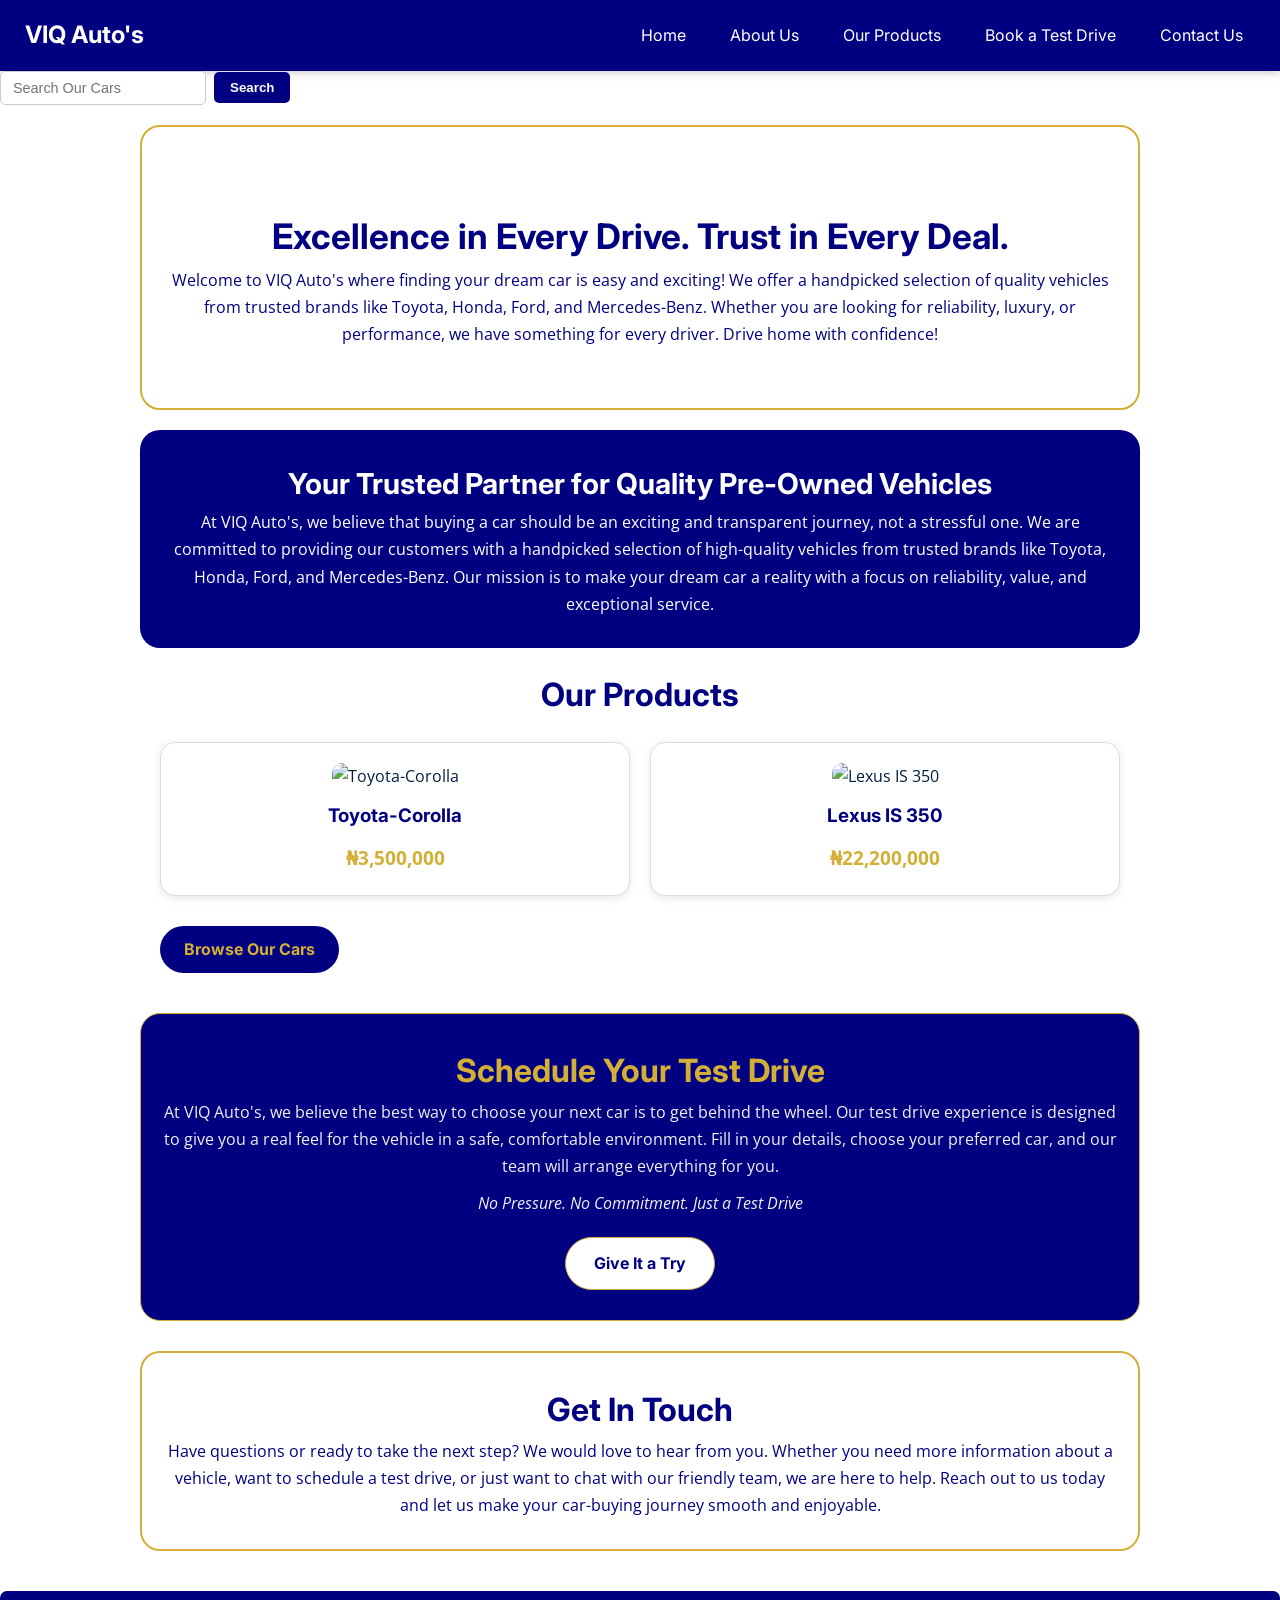
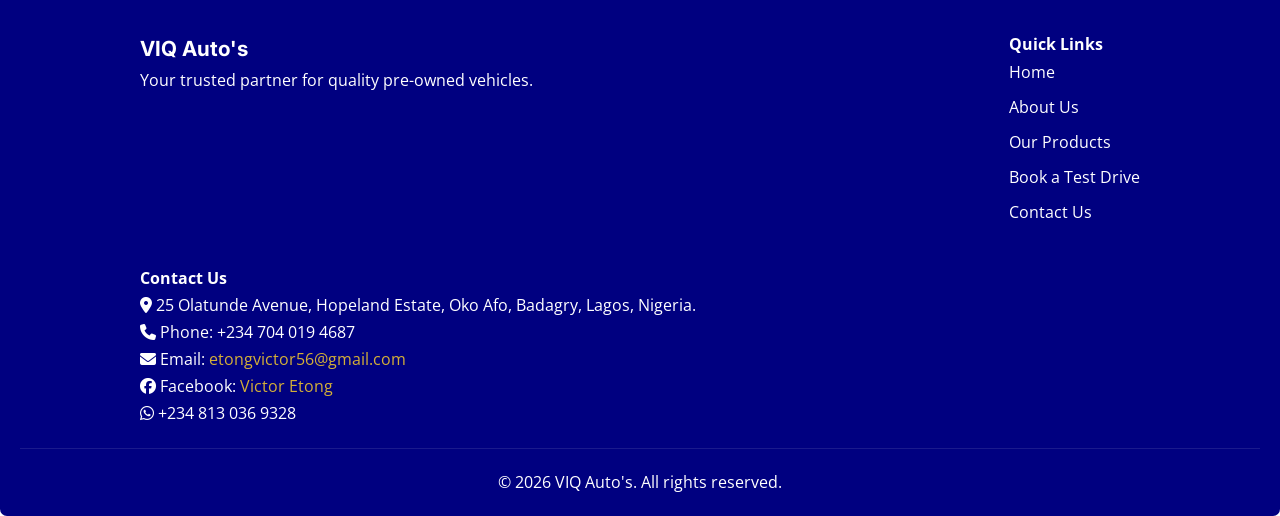
==== index.html @ 1ecebbf4 "VIQ Auto's — HTML/CSS version (beginner project)" ====
<!DOCTYPE html>
<html lang="en">
<head>
    <meta charset="UTF-8">
    <meta name="viewport" content="width=device-width, initial-scale=1.0">
    <title>VIQ Automobiles</title>
    <link rel="stylesheet" href="style.css">
    <link rel="preconnect" href="https://fonts.googleapis.com">
<link rel="preconnect" href="https://fonts.gstatic.com" crossorigin>
<link href="https://fonts.googleapis.com/css2?family=Inter:ital,opsz,wght@0,14..32,100..900;1,14..32,100..900&family=Open+Sans:ital,wght@0,300..800;1,300..800&display=swap" rel="stylesheet">
<link rel="stylesheet" href="https://cdnjs.cloudflare.com/ajax/libs/font-awesome/6.4.0/css/all.min.css">
</head>
<body>
                   <!-- Navbar Section -->
   <div class="main">
    <div class="navbar">
        <div class="icon">
           <h2 class="logo">VIQ Auto's</h2>
        </div>
        <div class="hamburger" id="harmburger">
            <span></span>
            <span></span>
            <span></span>
        </div>
            <ul class="menu" id="menu">
                <li><a href="index.html">Home</a></li>
                <li><a href="about.html">About Us</a></li>
                <li><a href="products.html">Our Products</a></li>
                <li><a href="testdrive.html">Book a Test Drive</a></li>
                <li><a href="contact.html">Contact Us</a></li>
            </ul>
        </div>
        <div class="search">
            <input type="search" class="srch" placeholder="Search Our Cars">
            <button class="btn">Search</button>
        </div>
    </div>
   </div>
                      <!-- Home Section -->
   <div class="content" id="home">
            <h1>Excellence in Every Drive. Trust in Every Deal.</h1>
            <p>Welcome to VIQ Auto's where finding your dream car is easy and exciting!
               We offer a handpicked selection of quality vehicles from trusted brands
               like Toyota, Honda, Ford, and Mercedes-Benz. Whether you are looking for reliability, luxury,
               or performance, we have something for every driver. Drive home with confidence!
            </p>
    </div>
                  <!-- About Section -->
    <div class="info" id="about-us">
          <h1>Your Trusted Partner for Quality Pre-Owned Vehicles</h1>
          <p>At VIQ Auto's, we believe that buying a car should be an exciting and transparent journey, not a stressful one. We are committed to providing our customers with a handpicked selection of high-quality vehicles from trusted brands like Toyota, Honda, Ford, and Mercedes-Benz. Our mission is to make your dream car a reality with a focus on reliability, value, and exceptional service.</p>
    </div>
               <!-- Products Section -->
    <section id="our-products" class="products-section">
         <h2>Our Products</h2>
          <div class="car-grid">
            <div class="car-card">
                <img src="https://images.unsplash.com/photo-1626072557464-90403d788e8d?w=500&auto=format&fit=crop&q=60&ixlib=rb-4.1.0&ixid=M3wxMjA3fDB8MHxzZWFyY2h8ODB8fFRveW90YSUyMGNhbXJ5fGVufDB8fDB8fHww" alt="Toyota-Corolla" height="550px">
                <h3>Toyota-Corolla</h3>
                <p class="price">&#8358;3,500,000</p>
            </div>
            <div class="car-card">
                <img src="https://images.unsplash.com/photo-1628188859552-132bbeac6204?w=500&auto=format&fit=crop&q=60&ixlib=rb-4.1.0&ixid=M3wxMjA3fDB8MHxzZWFyY2h8MTF8fGxleHVzJTIwY2Fyc3xlbnwwfHwwfHx8MA%3D%3D" alt="Lexus IS 350">
                <h3>Lexus IS 350</h3>
                <p class="price">&#8358;22,200,000</p>
            </div>
          </div>
          <a href="products.html" class="cta-buttons">Browse Our Cars</a>
    </section>
                  <!-- Testdrive Section -->
    <section id="testdrive" class="testdrive-section">
        <h2>Schedule Your Test Drive</h2>
        <p>At VIQ Auto's, we believe the best way to choose your next car is to get behind the wheel. Our test drive experience is designed to give you a real feel for the vehicle in a safe, comfortable environment. Fill in your details, choose your preferred car, and our team will arrange everything for you.</p>
        <p class="trust-signal">No Pressure. No Commitment. Just a Test Drive</p>
        <div class="button">
        <a href="testdrive.html" class="cta-buttons-2">Give It a Try</a>
        </div>
    </section>
               <!-- Contact Session -->
    <section id="contact-us" class="contact section">
        <h2>Get In Touch</h2>
        <p>Have questions or ready to take the next step? We would love to hear from you. Whether you need more information about a vehicle, want to schedule a test drive, or just want to chat with our friendly team, we are here to help. Reach out to us today and let us make your car-buying journey smooth and enjoyable.</p>
    </section>
    <footer>
    <div class="footer-content">
        <div class="footer-brand">
            <h3>VIQ Auto's</h3>
            <p>Your trusted partner for quality pre-owned vehicles.</p>
        </div>
        <div class="footer-links">
            <h4>Quick Links</h4>
            <ul>
                <li><a href="index.html">Home</a></li>
                <li><a href="about.html">About Us</a></li>
                <li><a href="products.html">Our Products</a></li>
                <li><a href="testdrive.html">Book a Test Drive</a></li>
                <li><a href="contact.html">Contact Us</a></li>
            </ul>
        </div>
        <div class="footer-contact">
            <h4>Contact Us</h4>
            <p><i class="fas fa-map-marker-alt"></i> 25 Olatunde Avenue, Hopeland Estate, Oko Afo, Badagry, Lagos, Nigeria.</p>
            <p><i class="fas fa-phone"></i> Phone: +234 704 019 4687</p>
            <p><i class="fas fa-envelope"></i></a> Email: <a href="mailto:etongvictor56@gmail.com">etongvictor56@gmail.com</a></p>
            <p><i class="fab fa-facebook"></i> Facebook: <a href="https://www.facebook.com/victor.etong.56" target="_blank">Victor Etong</a></p>
            <p><i class="fa-brands fa-whatsapp"></i> +234 813 036 9328</p>
        </div>
    </div>
    <div class="footer-bottom">
        <p>&copy; 2026 VIQ Auto's. All rights reserved.</p>
    </div>
</footer>
<script>
    const hamburger = document.getElementById('harmburger');
    const menu = document.getElementById('menu');

    hamburger.addEventListener('click', function() {
        menu.classList.toggle('active');
    });
</script>
</body>
</html>
---- style.css ----
* {
    margin: 0;
    padding: 0;
    box-sizing: border-box;
}

body {
    font-family: 'Open Sans', sans-serif;
    color: #001f3f;
    background-color: #ffffff;
    line-height: 1.7;
}

/* ===== NAVBAR ===== */
.navbar {
    background-color: #000080;
    padding: 15px 25px;
    display: flex;
    justify-content: space-between;
    align-items: center;
    flex-wrap: wrap;
    box-shadow: 0 2px 8px rgba(0, 0, 0, 0.2);
}

.logo {
    color: #ffffff;
    font-family: 'Inter', sans-serif;
    font-size: 1.5rem;
    font-weight: bold;
}

/* Desktop menu */
.menu {
    list-style: none;
    display: flex;
    gap: 20px;
    margin: 0;
    padding: 0;
}

.menu a {
    color: #ffffff;
    text-decoration: none;
    font-family: 'Inter', sans-serif;
    padding: 8px 12px;
    transition: color 0.3s ease;
}

.menu a:hover {
    color: #D4AF37;
}

/* ===== HAMBURGER ===== */
.hamburger {
    display: none;
    flex-direction: column;
    gap: 5px;
    cursor: pointer;
    margin-left: auto; /* Pushes hamburger to the right */
}

.hamburger span {
    width: 28px;
    height: 3px;
    background-color: white;
    border-radius: 2px;
}

/* ===== SEARCH ===== */
.search {
    display: flex;
    align-items: center;
    gap: 8px;
}

.srch {
    padding: 8px 12px;
    border: 1px solid #ccc;
    border-radius: 5px;
    outline: none;
    font-size: 0.9rem;
}

.btn {
    background-color: navy;
    color: white;
    border: none;
    border-radius: 5px;
    padding: 8px 16px;
    cursor: pointer;
    font-weight: bold;
    transition: background-color 0.3s ease;
}

.btn:hover {
    background-color: gold;
    color: white;
}

/* ===== HERO SECTION ===== */
.content {
    padding: 80px 20px 60px;
    max-width: 1000px;
    margin: 20px auto;
    text-align: center;
    background-color: #ffffff;
    color: #000080;
    border-radius: 20px;
    border: 2px solid #D4AF37;
}

.content h1 {
    font-family: 'Inter', sans-serif;
    font-size: 2.2rem;
}

/* ===== ABOUT SECTION ===== */
.info {
    text-align: center;
    background-color: #000080;
    color: #ffffff;
    padding: 30px 20px;
    border-radius: 20px;
    max-width: 1000px;
    margin: 20px auto;
}

.info h1 {
    font-family: 'Inter', sans-serif;
    font-size: 1.8rem;
}

/* ===== PRODUCTS SECTION ===== */
.products-section {
    max-width: 1000px;
    margin: 0 auto;
    padding: 0 20px;
}

.products-section h2 {
    font-family: 'Inter', sans-serif;
    font-weight: bold;
    color: #000080;
    font-size: 2rem;
    text-align: center;
    margin-bottom: 20px;
}

.car-grid {
    display: grid;
    grid-template-columns: repeat(auto-fit, minmax(250px, 1fr));
    gap: 20px;
    margin-bottom: 20px;
}

.car-card {
    background-color: #ffffff;
    padding: 20px;
    border-radius: 15px;
    text-align: center;
    box-shadow: 0 2px 8px rgba(0, 0, 0, 0.1);
    border: 1px solid #ddd;
}

.car-card img {
    width: 100%;
    height: 200px;
    object-fit: cover;
    border-radius: 10px;
}

.car-card h3 {
    font-family: 'Inter', sans-serif;
    font-weight: bold;
    color: #000080;
    margin: 10px 0;
}

.price {
    font-weight: bold;
    color: #D4AF37;
    font-size: 1.2rem;
}

/* ===== CTA BUTTONS ===== */
.cta-buttons {
    display: inline-block;
    background-color: #000080;
    color: #D4AF37;
    padding: 10px 24px;
    border-radius: 30px;
    text-decoration: none;
    font-weight: bold;
    font-family: 'Inter', sans-serif;
    transition: background-color 0.3s ease, color 0.3s ease;
    margin: 10px 0;
    border: none;
    cursor: pointer;
}

.cta-buttons:hover {
    background-color: #D4AF37;
    color: #000080;
}

/* ===== TEST DRIVE SECTION ===== */
.testdrive-section {
    background-color: #000080;
    color: #f0f0f0;
    padding: 30px 20px;
    border-radius: 20px;
    max-width: 1000px;
    margin: 30px auto;
    text-align: center;
    border: 1px solid #D4AF37;
}

.testdrive-section h2 {
    font-family: 'Inter', sans-serif;
    font-weight: bold;
    font-size: 2rem;
    color: #D4AF37;
}

.trust-signal {
    font-style: italic;
    margin: 10px 0 20px;
}

.cta-buttons-2 {
    display: inline-block;
    background-color: #ffffff;
    color: #000080;
    padding: 12px 28px;
    border-radius: 30px;
    text-decoration: none;
    font-weight: bold;
    font-family: 'Inter', sans-serif;
    transition: background-color 0.3s ease, color 0.3s ease;
    border: 1px solid #D4AF37;
}

.cta-buttons-2:hover {
    background-color: #D4AF37;
    color: #000080;
}

/* ===== CONTACT SECTION ===== */
#contact-us {
    background-color: #ffffff;
    color: #000080;
    border: 2px solid #D4AF37;
    padding: 30px 20px;
    border-radius: 20px;
    max-width: 1000px;
    margin: 20px auto;
    text-align: center;
}

#contact-us h2 {
    font-family: 'Inter', sans-serif;
    font-weight: bold;
    font-size: 2rem;
}

/* ===== FOOTER ===== */
footer {
    background-color: navy;
    color: #ffffff;
    padding: 40px 20px 20px;
    margin-top: 40px;
    border-radius: 7px;
}

.footer-content {
    max-width: 1000px;
    margin: 0 auto;
    display: flex;
    justify-content: space-between;
    flex-wrap: wrap;
    gap: 30px;
}

.footer-brand h3 {
    font-family: 'Inter', sans-serif;
    font-size: 1.3rem;
    color: white;
}

.footer-links ul {
    list-style: none;
    padding: 0;
}

.footer-links ul li {
    margin-bottom: 8px;
}

.footer-links ul li a {
    color: #ffffff;
    text-decoration: none;
    transition: color 0.3s ease;
}

.footer-links ul li a:hover {
    color: #D4AF37;
}

.footer-contact a {
    color: #D4AF37; /* Gold */
    text-decoration: solid;
    transition: color 0.3s ease; /* Smooth hover transition */
}


.footer-bottom {
    text-align: center;
    padding-top: 20px;
    margin-top: 20px;
    border-top: 1px solid rgba(255, 255, 255, 0.1);
}

/* ===== RESPONSIVE ===== */
@media (max-width: 768px) {
    .navbar {
        flex-direction: row;
        flex-wrap: wrap;
        justify-content: space-between;
        align-items: center;
    }

    .hamburger {
        display: flex;
        order: 2; /* Pushes hamburger to the right */
    }

    .logo {
        order: 1; /* Keeps logo on the left */
    }

    .menu {
        display: none;
        flex-direction: column;
        width: 100%;
        background-color: #000080;
        padding: 15px 0;
        gap: 5px;
        border-radius: 0 0 10px 10px;
        box-shadow: 0 4px 8px rgba(0, 0, 0, 0.2);
        order: 3; /* Menu appears below logo and hamburger */
    }

    .menu.active {
        display: flex;
    }

    .menu a {
        text-align: center;
        padding: 12px 0;
        display: block;
        width: 100%;
    }

    .search {
        order: 4;
        width: 100%;
        justify-content: center;
        margin-top: 10px;
    }

    .srch {
        width: 100%;
    }

    .btn {
        width: 100%;
    }

    .footer-content {
        flex-direction: column;
        text-align: center;
    }
}

@media (min-width: 769px) {
    .hamburger {
        display: none;
    }
}
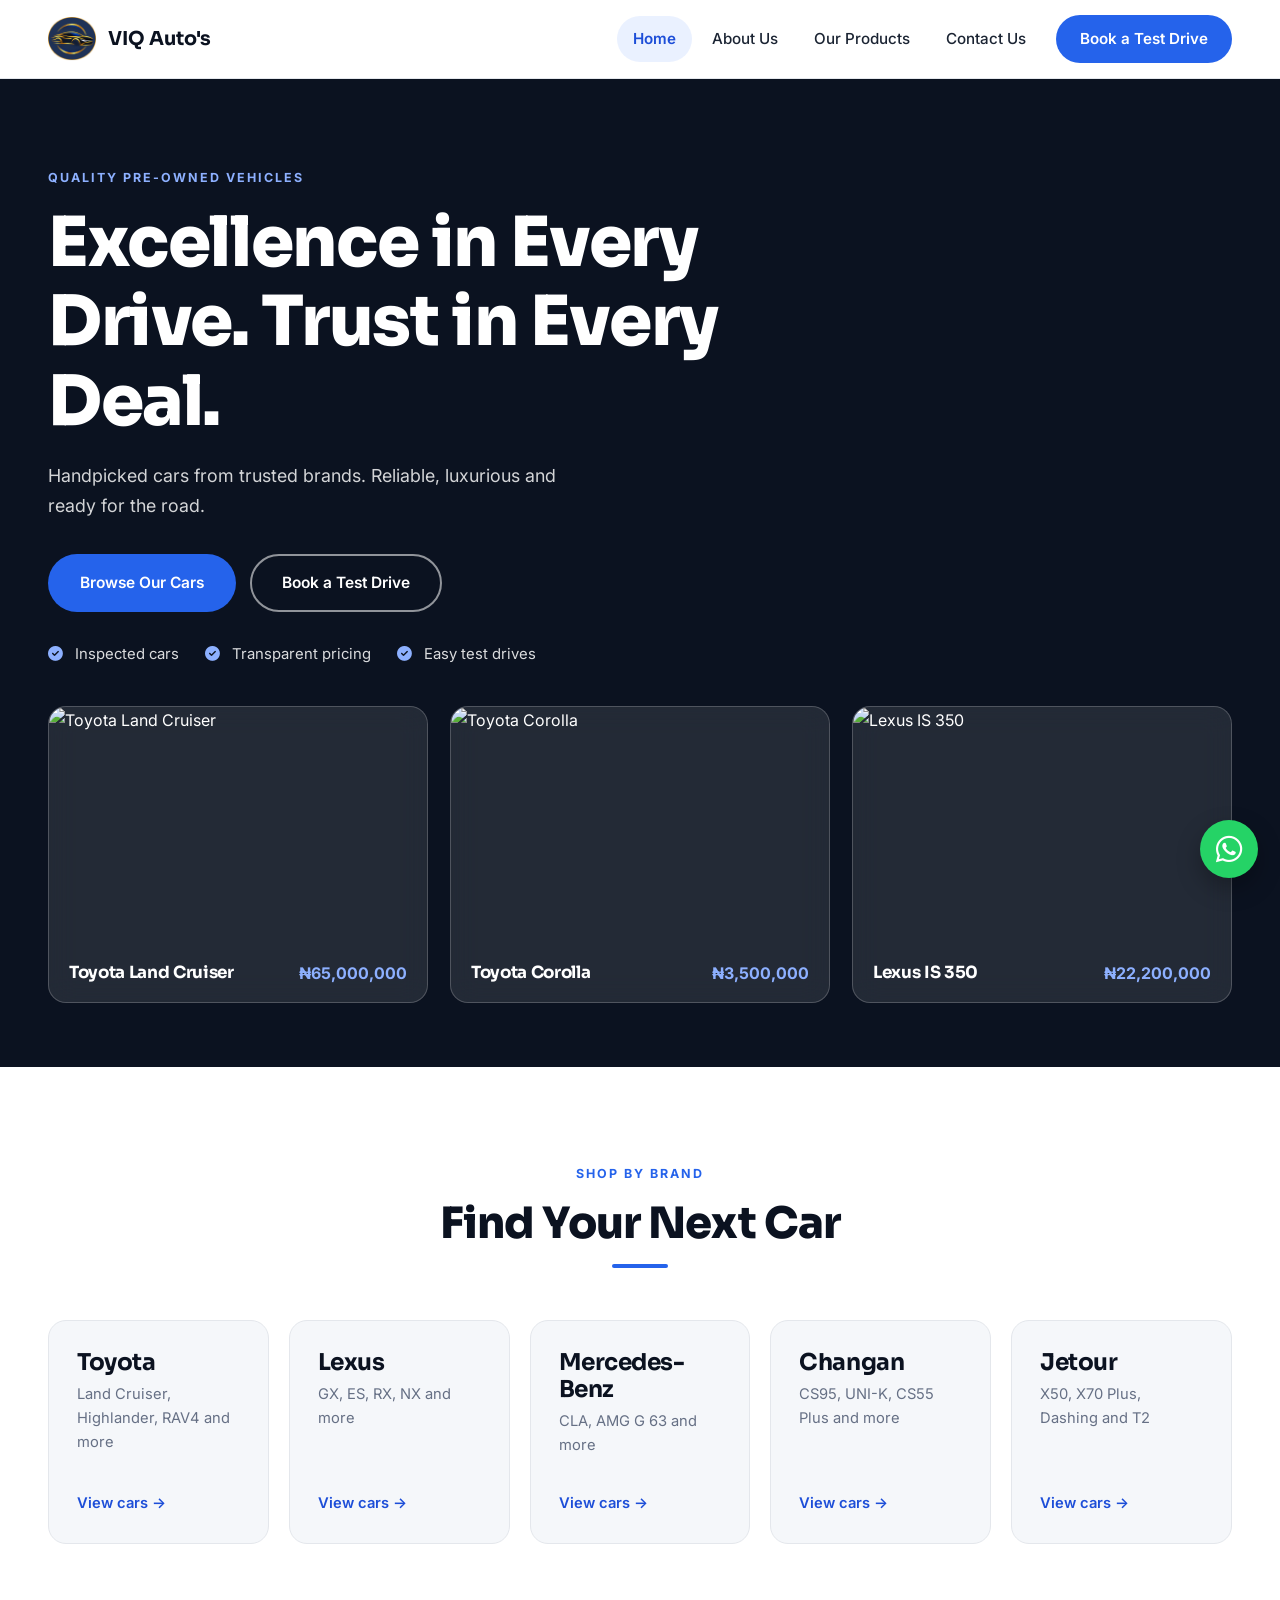
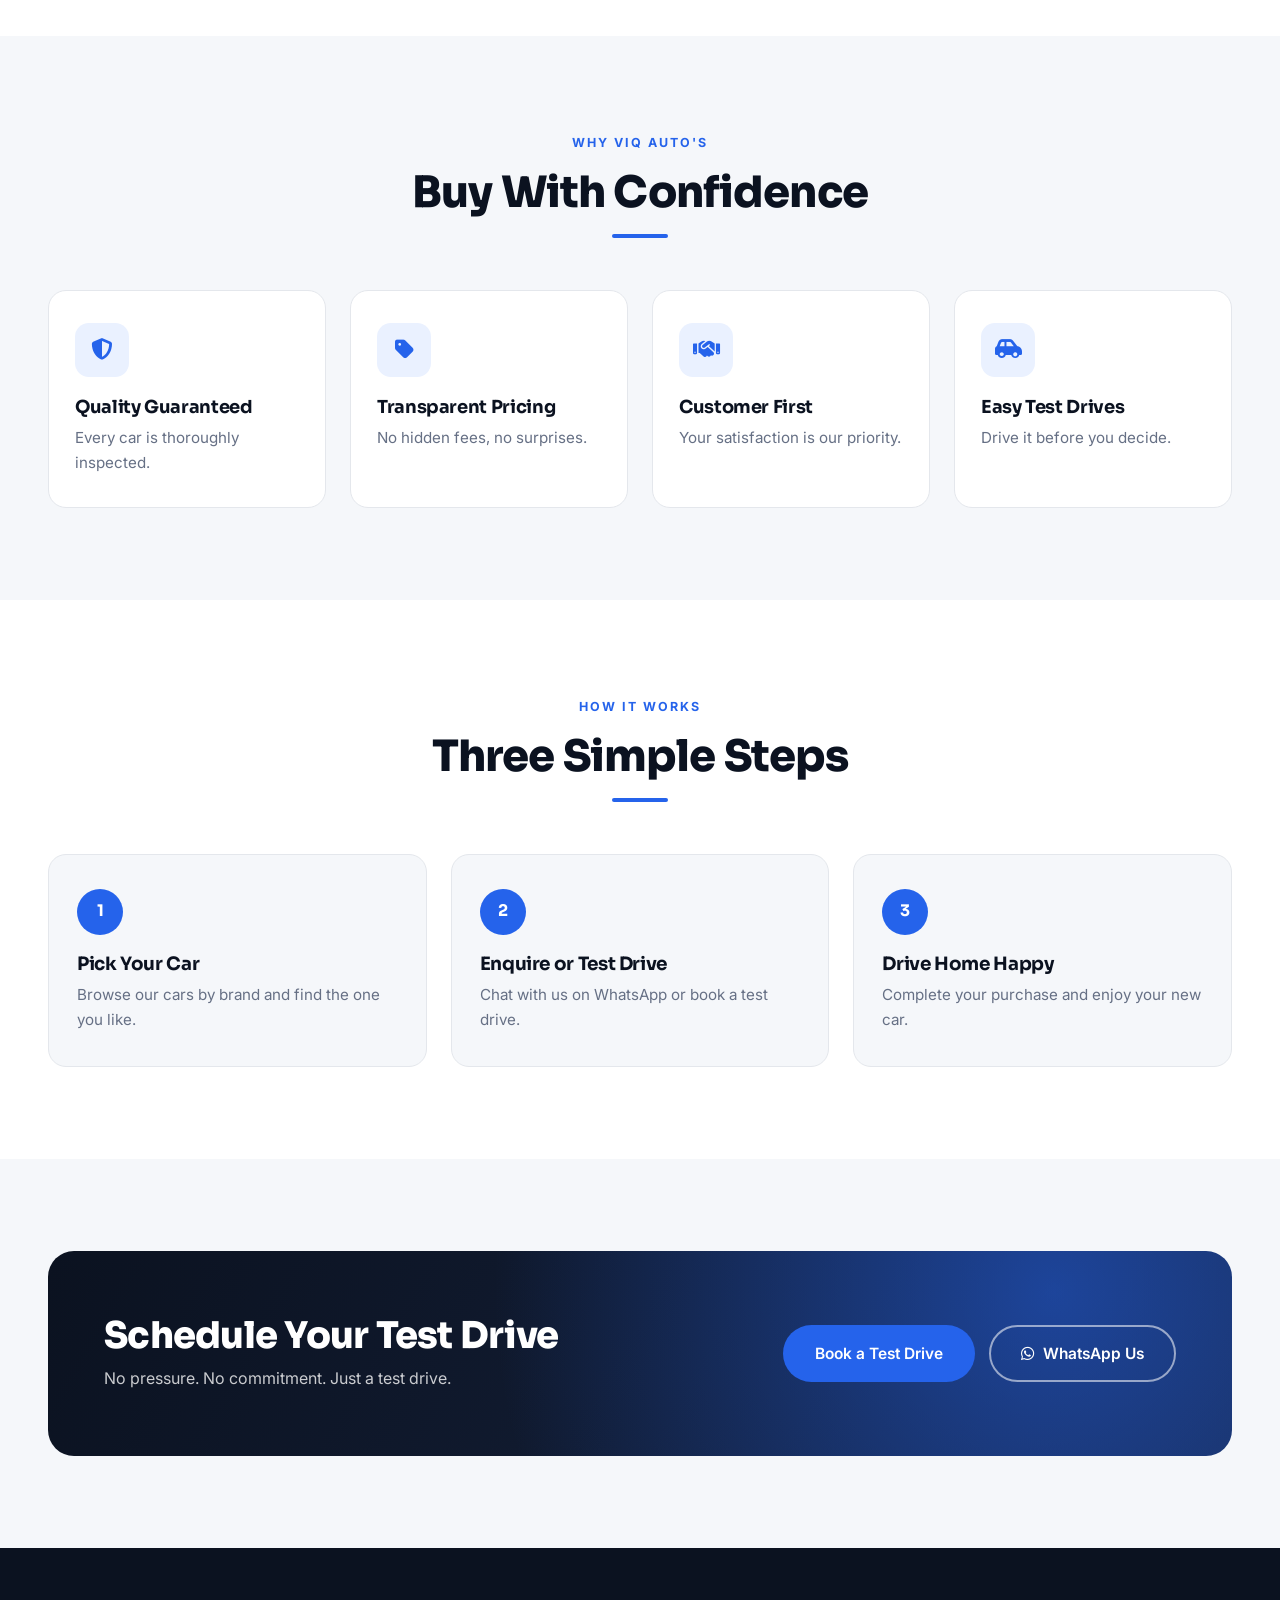
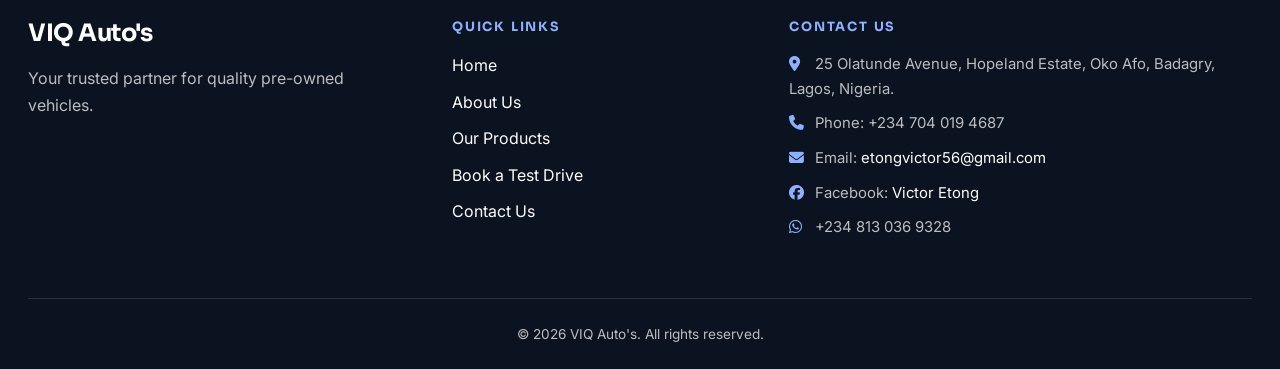
==== commit 5de39def: "Redesign site and add Mercedes-Benz, Changan and Jetour New shared design (site.css), hero with cars" ====
--- a/index.html
+++ b/index.html
@@ -1,122 +1,238 @@
-<!DOCTYPE html>
-<html lang="en">
-<head>
-    <meta charset="UTF-8">
-    <meta name="viewport" content="width=device-width, initial-scale=1.0">
-    <title>VIQ Automobiles</title>
-    <link rel="stylesheet" href="style.css">
-    <link rel="preconnect" href="https://fonts.googleapis.com">
-<link rel="preconnect" href="https://fonts.gstatic.com" crossorigin>
-<link href="https://fonts.googleapis.com/css2?family=Inter:ital,opsz,wght@0,14..32,100..900;1,14..32,100..900&family=Open+Sans:ital,wght@0,300..800;1,300..800&display=swap" rel="stylesheet">
-<link rel="stylesheet" href="https://cdnjs.cloudflare.com/ajax/libs/font-awesome/6.4.0/css/all.min.css">
-</head>
-<body>
-                   <!-- Navbar Section -->
-   <div class="main">
-    <div class="navbar">
-        <div class="icon">
-           <h2 class="logo">VIQ Auto's</h2>
-        </div>
-        <div class="hamburger" id="harmburger">
-            <span></span>
-            <span></span>
-            <span></span>
-        </div>
-            <ul class="menu" id="menu">
-                <li><a href="index.html">Home</a></li>
-                <li><a href="about.html">About Us</a></li>
-                <li><a href="products.html">Our Products</a></li>
-                <li><a href="testdrive.html">Book a Test Drive</a></li>
-                <li><a href="contact.html">Contact Us</a></li>
-            </ul>
-        </div>
-        <div class="search">
-            <input type="search" class="srch" placeholder="Search Our Cars">
-            <button class="btn">Search</button>
-        </div>
-    </div>
-   </div>
-                      <!-- Home Section -->
-   <div class="content" id="home">
-            <h1>Excellence in Every Drive. Trust in Every Deal.</h1>
-            <p>Welcome to VIQ Auto's where finding your dream car is easy and exciting!
-               We offer a handpicked selection of quality vehicles from trusted brands
-               like Toyota, Honda, Ford, and Mercedes-Benz. Whether you are looking for reliability, luxury,
-               or performance, we have something for every driver. Drive home with confidence!
-            </p>
-    </div>
-                  <!-- About Section -->
-    <div class="info" id="about-us">
-          <h1>Your Trusted Partner for Quality Pre-Owned Vehicles</h1>
-          <p>At VIQ Auto's, we believe that buying a car should be an exciting and transparent journey, not a stressful one. We are committed to providing our customers with a handpicked selection of high-quality vehicles from trusted brands like Toyota, Honda, Ford, and Mercedes-Benz. Our mission is to make your dream car a reality with a focus on reliability, value, and exceptional service.</p>
-    </div>
-               <!-- Products Section -->
-    <section id="our-products" class="products-section">
-         <h2>Our Products</h2>
-          <div class="car-grid">
-            <div class="car-card">
-                <img src="https://images.unsplash.com/photo-1626072557464-90403d788e8d?w=500&auto=format&fit=crop&q=60&ixlib=rb-4.1.0&ixid=M3wxMjA3fDB8MHxzZWFyY2h8ODB8fFRveW90YSUyMGNhbXJ5fGVufDB8fDB8fHww" alt="Toyota-Corolla" height="550px">
-                <h3>Toyota-Corolla</h3>
-                <p class="price">&#8358;3,500,000</p>
-            </div>
-            <div class="car-card">
-                <img src="https://images.unsplash.com/photo-1628188859552-132bbeac6204?w=500&auto=format&fit=crop&q=60&ixlib=rb-4.1.0&ixid=M3wxMjA3fDB8MHxzZWFyY2h8MTF8fGxleHVzJTIwY2Fyc3xlbnwwfHwwfHx8MA%3D%3D" alt="Lexus IS 350">
-                <h3>Lexus IS 350</h3>
-                <p class="price">&#8358;22,200,000</p>
-            </div>
-          </div>
-          <a href="products.html" class="cta-buttons">Browse Our Cars</a>
-    </section>
-                  <!-- Testdrive Section -->
-    <section id="testdrive" class="testdrive-section">
-        <h2>Schedule Your Test Drive</h2>
-        <p>At VIQ Auto's, we believe the best way to choose your next car is to get behind the wheel. Our test drive experience is designed to give you a real feel for the vehicle in a safe, comfortable environment. Fill in your details, choose your preferred car, and our team will arrange everything for you.</p>
-        <p class="trust-signal">No Pressure. No Commitment. Just a Test Drive</p>
-        <div class="button">
-        <a href="testdrive.html" class="cta-buttons-2">Give It a Try</a>
-        </div>
-    </section>
-               <!-- Contact Session -->
-    <section id="contact-us" class="contact section">
-        <h2>Get In Touch</h2>
-        <p>Have questions or ready to take the next step? We would love to hear from you. Whether you need more information about a vehicle, want to schedule a test drive, or just want to chat with our friendly team, we are here to help. Reach out to us today and let us make your car-buying journey smooth and enjoyable.</p>
-    </section>
-    <footer>
-    <div class="footer-content">
-        <div class="footer-brand">
-            <h3>VIQ Auto's</h3>
-            <p>Your trusted partner for quality pre-owned vehicles.</p>
-        </div>
-        <div class="footer-links">
-            <h4>Quick Links</h4>
-            <ul>
-                <li><a href="index.html">Home</a></li>
-                <li><a href="about.html">About Us</a></li>
-                <li><a href="products.html">Our Products</a></li>
-                <li><a href="testdrive.html">Book a Test Drive</a></li>
-                <li><a href="contact.html">Contact Us</a></li>
-            </ul>
-        </div>
-        <div class="footer-contact">
-            <h4>Contact Us</h4>
-            <p><i class="fas fa-map-marker-alt"></i> 25 Olatunde Avenue, Hopeland Estate, Oko Afo, Badagry, Lagos, Nigeria.</p>
-            <p><i class="fas fa-phone"></i> Phone: +234 704 019 4687</p>
-            <p><i class="fas fa-envelope"></i></a> Email: <a href="mailto:etongvictor56@gmail.com">etongvictor56@gmail.com</a></p>
-            <p><i class="fab fa-facebook"></i> Facebook: <a href="https://www.facebook.com/victor.etong.56" target="_blank">Victor Etong</a></p>
-            <p><i class="fa-brands fa-whatsapp"></i> +234 813 036 9328</p>
-        </div>
-    </div>
-    <div class="footer-bottom">
-        <p>&copy; 2026 VIQ Auto's. All rights reserved.</p>
-    </div>
-</footer>
-<script>
-    const hamburger = document.getElementById('harmburger');
-    const menu = document.getElementById('menu');
-
-    hamburger.addEventListener('click', function() {
-        menu.classList.toggle('active');
-    });
-</script>
-</body>
-</html>+<!DOCTYPE html>
+<html lang="en">
+<head>
+    <meta charset="UTF-8">
+    <meta name="viewport" content="width=device-width, initial-scale=1.0">
+    <title>VIQ Automobiles</title>
+    <link rel="stylesheet" href="site.css">
+    <link rel="preconnect" href="https://fonts.googleapis.com">
+    <link rel="preconnect" href="https://fonts.gstatic.com" crossorigin>
+    <link href="https://fonts.googleapis.com/css2?family=Sora:wght@600;700;800&family=Inter:wght@400;500;600;700&display=swap" rel="stylesheet">
+    <link rel="stylesheet" href="https://cdnjs.cloudflare.com/ajax/libs/font-awesome/6.4.0/css/all.min.css">
+    <link rel="shortcut icon" href="./assets/logo.png">
+</head>
+<body>
+    <header class="site-header">
+        <div class="navbar container">
+            <a href="index.html" class="logo-container">
+                <img src="./assets/logo.png" alt="VIQ Auto's Logo" class="logo">
+                <span>VIQ Auto's</span>
+            </a>
+            <div class="hamburger" id="hamburger">
+                <span></span>
+                <span></span>
+                <span></span>
+            </div>
+            <ul class="menu" id="menu">
+                <li><a href="index.html" class="active">Home</a></li>
+                <li><a href="about.html">About Us</a></li>
+                <li><a href="products.html">Our Products</a></li>
+                <li><a href="contact.html">Contact Us</a></li>
+                <li><a href="testdrive.html" class="menu-cta">Book a Test Drive</a></li>
+            </ul>
+        </div>
+    </header>
+
+    <!-- Hero -->
+    <section class="hero" id="home" style="--hero-image: url('https://images.unsplash.com/photo-1650530579355-7ad9d4766043?w=1600&amp;auto=format&amp;fit=crop&amp;q=70');">
+        <div class="container hero-inner">
+            <span class="eyebrow">Quality Pre-Owned Vehicles</span>
+            <h1>Excellence in Every Drive. Trust in Every Deal.</h1>
+            <p>Handpicked cars from trusted brands. Reliable, luxurious and ready for the road.</p>
+            <div class="hero-actions">
+                <a href="products.html" class="btn btn-primary">Browse Our Cars</a>
+                <a href="testdrive.html" class="btn btn-outline">Book a Test Drive</a>
+            </div>
+            <ul class="hero-checks">
+                <li><i class="fas fa-circle-check"></i> Inspected cars</li>
+                <li><i class="fas fa-circle-check"></i> Transparent pricing</li>
+                <li><i class="fas fa-circle-check"></i> Easy test drives</li>
+            </ul>
+        </div>
+        <div class="container hero-cars">
+            <a href="products.html" class="hero-car">
+                <img src="https://images.unsplash.com/photo-1650530579355-7ad9d4766043?w=800&amp;auto=format&amp;fit=crop&amp;q=60" alt="Toyota Land Cruiser">
+                <div class="hero-car-info">
+                    <h3>Toyota Land Cruiser</h3>
+                    <span>&#8358;65,000,000</span>
+                </div>
+            </a>
+            <a href="products.html" class="hero-car">
+                <img src="https://images.unsplash.com/photo-1626072557464-90403d788e8d?w=800&amp;auto=format&amp;fit=crop&amp;q=60" alt="Toyota Corolla">
+                <div class="hero-car-info">
+                    <h3>Toyota Corolla</h3>
+                    <span>&#8358;3,500,000</span>
+                </div>
+            </a>
+            <a href="products.html" class="hero-car">
+                <img src="https://images.unsplash.com/photo-1628188859552-132bbeac6204?w=800&amp;auto=format&amp;fit=crop&amp;q=60" alt="Lexus IS 350">
+                <div class="hero-car-info">
+                    <h3>Lexus IS 350</h3>
+                    <span>&#8358;22,200,000</span>
+                </div>
+            </a>
+        </div>
+    </section>
+
+    <!-- Shop by brand -->
+    <section class="section">
+        <div class="container">
+            <div class="section-head">
+                <span class="eyebrow">Shop By Brand</span>
+                <h2>Find Your Next Car</h2>
+            </div>
+            <div class="brand-tiles">
+                <a href="products.html#toyota" class="brand-tile">
+                    <div>
+                        <h3>Toyota</h3>
+                        <p>Land Cruiser, Highlander, RAV4 and more</p>
+                    </div>
+                    <span class="tile-link">View cars &rarr;</span>
+                </a>
+                <a href="products.html#lexus" class="brand-tile">
+                    <div>
+                        <h3>Lexus</h3>
+                        <p>GX, ES, RX, NX and more</p>
+                    </div>
+                    <span class="tile-link">View cars &rarr;</span>
+                </a>
+                <a href="products.html#mercedes-benz" class="brand-tile">
+                    <div>
+                        <h3>Mercedes-Benz</h3>
+                        <p>CLA, AMG G 63 and more</p>
+                    </div>
+                    <span class="tile-link">View cars &rarr;</span>
+                </a>
+                <a href="products.html#changan" class="brand-tile">
+                    <div>
+                        <h3>Changan</h3>
+                        <p>CS95, UNI-K, CS55 Plus and more</p>
+                    </div>
+                    <span class="tile-link">View cars &rarr;</span>
+                </a>
+                <a href="products.html#jetour" class="brand-tile">
+                    <div>
+                        <h3>Jetour</h3>
+                        <p>X50, X70 Plus, Dashing and T2</p>
+                    </div>
+                    <span class="tile-link">View cars &rarr;</span>
+                </a>
+            </div>
+        </div>
+    </section>
+
+    <!-- Why choose us -->
+    <section class="section section-soft" id="about-us">
+        <div class="container">
+            <div class="section-head">
+                <span class="eyebrow">Why VIQ Auto's</span>
+                <h2>Buy With Confidence</h2>
+            </div>
+            <div class="features">
+                <div class="feature">
+                    <div class="icon-circle"><i class="fas fa-shield-halved"></i></div>
+                    <h3>Quality Guaranteed</h3>
+                    <p>Every car is thoroughly inspected.</p>
+                </div>
+                <div class="feature">
+                    <div class="icon-circle"><i class="fas fa-tag"></i></div>
+                    <h3>Transparent Pricing</h3>
+                    <p>No hidden fees, no surprises.</p>
+                </div>
+                <div class="feature">
+                    <div class="icon-circle"><i class="fas fa-handshake"></i></div>
+                    <h3>Customer First</h3>
+                    <p>Your satisfaction is our priority.</p>
+                </div>
+                <div class="feature">
+                    <div class="icon-circle"><i class="fas fa-car-side"></i></div>
+                    <h3>Easy Test Drives</h3>
+                    <p>Drive it before you decide.</p>
+                </div>
+            </div>
+        </div>
+    </section>
+
+    <!-- How it works -->
+    <section class="section">
+        <div class="container">
+            <div class="section-head">
+                <span class="eyebrow">How It Works</span>
+                <h2>Three Simple Steps</h2>
+            </div>
+            <div class="steps">
+                <div class="step">
+                    <div class="step-num">1</div>
+                    <h3>Pick Your Car</h3>
+                    <p>Browse our cars by brand and find the one you like.</p>
+                </div>
+                <div class="step">
+                    <div class="step-num">2</div>
+                    <h3>Enquire or Test Drive</h3>
+                    <p>Chat with us on WhatsApp or book a test drive.</p>
+                </div>
+                <div class="step">
+                    <div class="step-num">3</div>
+                    <h3>Drive Home Happy</h3>
+                    <p>Complete your purchase and enjoy your new car.</p>
+                </div>
+            </div>
+        </div>
+    </section>
+
+    <!-- Test drive -->
+    <section class="section section-soft" id="testdrive">
+        <div class="container">
+            <div class="cta-band">
+                <div>
+                    <h2>Schedule Your Test Drive</h2>
+                    <p>No pressure. No commitment. Just a test drive.</p>
+                </div>
+                <div class="cta-actions">
+                    <a href="testdrive.html" class="btn btn-primary">Book a Test Drive</a>
+                    <a href="https://wa.me/2348130369328" target="_blank" rel="noopener" class="btn btn-outline"><i class="fa-brands fa-whatsapp"></i> WhatsApp Us</a>
+                </div>
+            </div>
+        </div>
+    </section>
+
+    <footer>
+    <div class="footer-content">
+        <div class="footer-brand">
+            <h3>VIQ Auto's</h3>
+            <p>Your trusted partner for quality pre-owned vehicles.</p>
+        </div>
+        <div class="footer-links">
+            <h4>Quick Links</h4>
+            <ul>
+                <li><a href="index.html">Home</a></li>
+                <li><a href="about.html">About Us</a></li>
+                <li><a href="products.html">Our Products</a></li>
+                <li><a href="testdrive.html">Book a Test Drive</a></li>
+                <li><a href="contact.html">Contact Us</a></li>
+            </ul>
+        </div>
+        <div class="footer-contact">
+            <h4>Contact Us</h4>
+            <p><i class="fas fa-map-marker-alt"></i> 25 Olatunde Avenue, Hopeland Estate, Oko Afo, Badagry, Lagos, Nigeria.</p>
+            <p><i class="fas fa-phone"></i> Phone: +234 704 019 4687</p>
+            <p><i class="fas fa-envelope"></i> Email: <a href="mailto:etongvictor56@gmail.com">etongvictor56@gmail.com</a></p>
+            <p><i class="fab fa-facebook"></i> Facebook: <a href="https://www.facebook.com/victor.etong.56" target="_blank">Victor Etong</a></p>
+            <p><i class="fa-brands fa-whatsapp"></i> +234 813 036 9328</p>
+        </div>
+    </div>
+    <div class="footer-bottom">
+        <p>&copy; 2026 VIQ Auto's. All rights reserved.</p>
+    </div>
+</footer>
+<a href="https://wa.me/2348130369328" target="_blank" rel="noopener" class="whatsapp-float" aria-label="Chat with us on WhatsApp"><i class="fa-brands fa-whatsapp"></i></a>
+<script>
+    const hamburger = document.getElementById('hamburger');
+    const menu = document.getElementById('menu');
+
+    hamburger.addEventListener('click', function() {
+        menu.classList.toggle('active');
+    });
+</script>
+</body>
+</html>
--- a/site.css
+++ b/site.css
@@ -0,0 +1,1162 @@
+/* =========================================================
+   VIQ Auto's - shared site styles (CSS only)
+   Change the look of the whole site from the :root block.
+   To add your own hero photo, set on .hero:
+     --hero-image: url('./assets/hero.jpg');
+   ========================================================= */
+
+:root {
+    --ink: #0B1220;
+    --ink-soft: #16233f;
+    --accent: #2563EB;
+    --accent-dark: #1D4ED8;
+    --accent-light: #8DB0FF;
+    --accent-tint: #EAF1FF;
+    --text: #1B2433;
+    --muted: #667085;
+    --line: #E4E7EC;
+    --soft: #F5F7FA;
+    --radius: 18px;
+    --shadow: 0 12px 32px rgba(11, 18, 32, 0.08);
+    --font-head: 'Sora', sans-serif;
+    --font-body: 'Inter', sans-serif;
+}
+
+* {
+    margin: 0;
+    padding: 0;
+    box-sizing: border-box;
+}
+
+html {
+    scroll-behavior: smooth;
+}
+
+body {
+    font-family: var(--font-body);
+    font-size: 16px;
+    line-height: 1.65;
+    color: var(--text);
+    background: #ffffff;
+    -webkit-font-smoothing: antialiased;
+}
+
+img {
+    max-width: 100%;
+    display: block;
+}
+
+a {
+    color: inherit;
+    text-decoration: none;
+}
+
+h1, h2, h3, h4 {
+    font-family: var(--font-head);
+    color: var(--ink);
+    line-height: 1.15;
+    letter-spacing: -0.02em;
+}
+
+.container {
+    width: 100%;
+    max-width: 1240px;
+    margin: 0 auto;
+    padding: 0 28px;
+}
+
+/* ===== HEADER / NAVBAR ===== */
+.site-header {
+    position: sticky;
+    top: 0;
+    z-index: 50;
+    background: rgba(255, 255, 255, 0.96);
+    backdrop-filter: blur(10px);
+    border-bottom: 1px solid var(--line);
+}
+
+.navbar {
+    display: flex;
+    align-items: center;
+    justify-content: space-between;
+    min-height: 78px;
+    position: relative;
+}
+
+.logo-container {
+    display: flex;
+    align-items: center;
+    gap: 12px;
+    font-family: var(--font-head);
+    font-weight: 700;
+    font-size: 1.2rem;
+    color: var(--ink);
+}
+
+.logo {
+    height: 44px;
+    width: auto;
+}
+
+.menu {
+    list-style: none;
+    display: flex;
+    align-items: center;
+    gap: 4px;
+}
+
+.menu a {
+    display: block;
+    padding: 10px 16px;
+    border-radius: 999px;
+    font-weight: 500;
+    font-size: 0.95rem;
+    color: var(--text);
+    transition: background-color 0.2s ease, color 0.2s ease;
+}
+
+.menu a:hover {
+    background: var(--soft);
+    color: var(--ink);
+}
+
+.menu a.active {
+    background: var(--accent-tint);
+    color: var(--accent-dark);
+    font-weight: 600;
+}
+
+.menu a.menu-cta {
+    background: var(--accent);
+    color: #ffffff;
+    padding: 11px 24px;
+    margin-left: 10px;
+    font-weight: 600;
+}
+
+.menu a.menu-cta:hover {
+    background: var(--accent-dark);
+}
+
+.hamburger {
+    display: none;
+    flex-direction: column;
+    gap: 5px;
+    cursor: pointer;
+    padding: 8px;
+}
+
+.hamburger span {
+    width: 26px;
+    height: 3px;
+    background: var(--ink);
+    border-radius: 2px;
+}
+
+/* ===== BUTTONS ===== */
+.btn {
+    display: inline-flex;
+    align-items: center;
+    justify-content: center;
+    gap: 8px;
+    padding: 14px 30px;
+    border-radius: 999px;
+    border: 2px solid transparent;
+    font-family: var(--font-body);
+    font-weight: 600;
+    font-size: 0.97rem;
+    cursor: pointer;
+    transition: background-color 0.25s ease, color 0.25s ease, border-color 0.25s ease, transform 0.25s ease;
+}
+
+.btn:hover {
+    transform: translateY(-2px);
+}
+
+.btn-primary {
+    background: var(--accent);
+    color: #ffffff;
+}
+
+.btn-primary:hover {
+    background: var(--accent-dark);
+}
+
+.btn-light {
+    background: #ffffff;
+    color: var(--ink);
+}
+
+.btn-light:hover {
+    background: var(--accent-tint);
+}
+
+.btn-outline {
+    border-color: rgba(255, 255, 255, 0.55);
+    color: #ffffff;
+}
+
+.btn-outline:hover {
+    background: #ffffff;
+    color: var(--ink);
+}
+
+.btn-outline-dark {
+    border-color: var(--ink);
+    color: var(--ink);
+}
+
+.btn-outline-dark:hover {
+    background: var(--ink);
+    color: #ffffff;
+}
+
+/* ===== HERO (home) ===== */
+.hero {
+    color: #ffffff;
+    min-height: 720px;
+    display: flex;
+    flex-direction: column;
+    justify-content: center;
+    background-color: var(--ink);
+    background-image:
+        linear-gradient(90deg, rgba(11, 18, 32, 0.94) 0%, rgba(11, 18, 32, 0.7) 55%, rgba(11, 18, 32, 0.4) 100%),
+        var(--hero-image, linear-gradient(135deg, #0B1220, #16233f));
+    background-size: cover;
+    background-position: center;
+}
+
+.hero .hero-inner {
+    padding-top: 84px;
+    padding-bottom: 40px;
+}
+
+.eyebrow {
+    display: inline-block;
+    font-weight: 700;
+    font-size: 0.78rem;
+    letter-spacing: 0.16em;
+    text-transform: uppercase;
+    color: var(--accent);
+    margin-bottom: 14px;
+}
+
+.hero .eyebrow {
+    color: var(--accent-light);
+}
+
+.hero h1 {
+    color: #ffffff;
+    font-size: clamp(2.5rem, 5.4vw, 4.4rem);
+    font-weight: 800;
+    max-width: 780px;
+}
+
+.hero p {
+    max-width: 540px;
+    margin: 20px 0 34px;
+    font-size: 1.12rem;
+    color: rgba(255, 255, 255, 0.82);
+}
+
+.hero-actions {
+    display: flex;
+    flex-wrap: wrap;
+    gap: 14px;
+}
+
+.hero-checks {
+    list-style: none;
+    display: flex;
+    flex-wrap: wrap;
+    gap: 8px 26px;
+    margin-top: 30px;
+    font-size: 0.93rem;
+    color: rgba(255, 255, 255, 0.85);
+}
+
+.hero-checks i {
+    color: var(--accent-light);
+    margin-right: 8px;
+}
+
+.hero .hero-cars {
+    display: grid;
+    grid-template-columns: repeat(3, 1fr);
+    gap: 22px;
+    padding-bottom: 64px;
+}
+
+.hero-car {
+    display: flex;
+    flex-direction: column;
+    background: rgba(255, 255, 255, 0.1);
+    border: 1px solid rgba(255, 255, 255, 0.2);
+    backdrop-filter: blur(14px);
+    border-radius: var(--radius);
+    overflow: hidden;
+    color: #ffffff;
+    transition: transform 0.3s ease, background-color 0.3s ease;
+}
+
+.hero-car:hover {
+    transform: translateY(-6px);
+    background: rgba(255, 255, 255, 0.16);
+}
+
+.hero-car img {
+    width: 100%;
+    aspect-ratio: 16 / 10;
+    object-fit: cover;
+}
+
+.hero-car-info {
+    display: flex;
+    justify-content: space-between;
+    align-items: center;
+    gap: 12px;
+    padding: 16px 20px;
+}
+
+.hero-car-info h3 {
+    color: #ffffff;
+    font-size: 1.05rem;
+    font-weight: 700;
+}
+
+.hero-car-info span {
+    font-weight: 700;
+    white-space: nowrap;
+    color: var(--accent-light);
+}
+
+/* ===== PAGE BANNER (inner pages) ===== */
+.page-banner {
+    background: linear-gradient(120deg, #0B1220, #16233f);
+    color: #ffffff;
+    padding: 72px 0;
+}
+
+.page-banner h1 {
+    color: #ffffff;
+    font-size: clamp(2.2rem, 4vw, 3rem);
+    font-weight: 800;
+}
+
+.page-banner p {
+    max-width: 620px;
+    margin-top: 12px;
+    color: rgba(255, 255, 255, 0.78);
+    font-size: 1.08rem;
+}
+
+/* ===== SECTIONS ===== */
+.section {
+    padding: 92px 0;
+}
+
+.section-soft {
+    background: var(--soft);
+}
+
+.section-head {
+    text-align: center;
+    margin-bottom: 52px;
+}
+
+.section-head h2 {
+    font-size: clamp(1.9rem, 3.4vw, 2.7rem);
+    font-weight: 800;
+}
+
+.section-head h2::after {
+    content: "";
+    display: block;
+    width: 56px;
+    height: 4px;
+    margin: 16px auto 0;
+    border-radius: 2px;
+    background: var(--accent);
+}
+
+.section-head p {
+    max-width: 600px;
+    margin: 14px auto 0;
+    color: var(--muted);
+}
+
+.section-foot {
+    text-align: center;
+    margin-top: 40px;
+}
+
+/* ===== BRAND TILES (home) ===== */
+.brand-tiles {
+    display: grid;
+    grid-template-columns: repeat(auto-fit, minmax(210px, 1fr));
+    gap: 20px;
+}
+
+.brand-tile {
+    display: flex;
+    flex-direction: column;
+    justify-content: space-between;
+    gap: 34px;
+    min-height: 210px;
+    padding: 28px;
+    background: var(--soft);
+    border: 1px solid var(--line);
+    border-radius: var(--radius);
+    transition: background-color 0.3s ease, color 0.3s ease, transform 0.3s ease, box-shadow 0.3s ease;
+}
+
+.brand-tile h3 {
+    font-size: 1.45rem;
+    font-weight: 700;
+    margin-bottom: 6px;
+    transition: color 0.3s ease;
+}
+
+.brand-tile p {
+    font-size: 0.92rem;
+    color: var(--muted);
+    transition: color 0.3s ease;
+}
+
+.brand-tile .tile-link {
+    font-weight: 600;
+    font-size: 0.92rem;
+    color: var(--accent-dark);
+    transition: color 0.3s ease;
+}
+
+.brand-tile:hover {
+    background: var(--ink);
+    transform: translateY(-5px);
+    box-shadow: var(--shadow);
+}
+
+.brand-tile:hover h3 {
+    color: #ffffff;
+}
+
+.brand-tile:hover p {
+    color: rgba(255, 255, 255, 0.72);
+}
+
+.brand-tile:hover .tile-link {
+    color: var(--accent-light);
+}
+
+/* ===== FEATURE CARDS ===== */
+.features {
+    display: grid;
+    grid-template-columns: repeat(auto-fit, minmax(230px, 1fr));
+    gap: 24px;
+}
+
+.feature {
+    background: #ffffff;
+    border: 1px solid var(--line);
+    border-radius: var(--radius);
+    padding: 32px 26px;
+    transition: box-shadow 0.3s ease, transform 0.3s ease;
+}
+
+.feature:hover {
+    box-shadow: var(--shadow);
+    transform: translateY(-4px);
+}
+
+.feature .icon-circle {
+    width: 54px;
+    height: 54px;
+    margin-bottom: 20px;
+    border-radius: 14px;
+    background: var(--accent-tint);
+    color: var(--accent);
+    display: flex;
+    align-items: center;
+    justify-content: center;
+    font-size: 1.35rem;
+}
+
+.feature h3 {
+    font-size: 1.12rem;
+    font-weight: 700;
+    margin-bottom: 8px;
+}
+
+.feature p {
+    color: var(--muted);
+    font-size: 0.95rem;
+}
+
+/* ===== HOW IT WORKS ===== */
+.steps {
+    display: grid;
+    grid-template-columns: repeat(3, 1fr);
+    gap: 24px;
+}
+
+.step {
+    position: relative;
+    padding: 34px 28px;
+    border-radius: var(--radius);
+    background: var(--soft);
+    border: 1px solid var(--line);
+}
+
+.step-num {
+    display: flex;
+    align-items: center;
+    justify-content: center;
+    width: 46px;
+    height: 46px;
+    margin-bottom: 18px;
+    border-radius: 50%;
+    background: var(--accent);
+    color: #ffffff;
+    font-family: var(--font-head);
+    font-weight: 700;
+}
+
+.step h3 {
+    font-size: 1.15rem;
+    font-weight: 700;
+    margin-bottom: 8px;
+}
+
+.step p {
+    color: var(--muted);
+    font-size: 0.95rem;
+}
+
+/* ===== CALL-TO-ACTION BAND ===== */
+.cta-band {
+    background:
+        radial-gradient(circle at 85% 20%, rgba(37, 99, 235, 0.55), transparent 55%),
+        linear-gradient(120deg, #0B1220, #16233f);
+    border-radius: 26px;
+    padding: 64px 56px;
+    display: flex;
+    justify-content: space-between;
+    align-items: center;
+    flex-wrap: wrap;
+    gap: 28px;
+}
+
+.cta-band h2 {
+    color: #ffffff;
+    font-size: clamp(1.7rem, 3vw, 2.3rem);
+    font-weight: 800;
+}
+
+.cta-band p {
+    color: rgba(255, 255, 255, 0.78);
+    margin-top: 8px;
+}
+
+.cta-actions {
+    display: flex;
+    flex-wrap: wrap;
+    gap: 14px;
+}
+
+/* ===== FILTER PILLS (products) ===== */
+.filter-bar {
+    display: flex;
+    flex-wrap: wrap;
+    gap: 10px;
+    margin-bottom: 44px;
+}
+
+.filter-btn {
+    background: #ffffff;
+    color: var(--text);
+    border: 1px solid var(--line);
+    border-radius: 999px;
+    padding: 10px 24px;
+    font-family: var(--font-body);
+    font-weight: 600;
+    font-size: 0.93rem;
+    cursor: pointer;
+    transition: background-color 0.25s ease, color 0.25s ease, border-color 0.25s ease;
+}
+
+.filter-btn:hover {
+    border-color: var(--ink);
+}
+
+.filter-btn.active {
+    background: var(--ink);
+    border-color: var(--ink);
+    color: #ffffff;
+}
+
+.brand-section {
+    margin-bottom: 64px;
+    scroll-margin-top: 100px;
+}
+
+.brand-header {
+    display: flex;
+    align-items: center;
+    gap: 14px;
+    font-family: var(--font-head);
+    font-weight: 700;
+    font-size: 1.7rem;
+    letter-spacing: -0.02em;
+    color: var(--ink);
+    padding-bottom: 16px;
+    margin-bottom: 28px;
+    border-bottom: 1px solid var(--line);
+}
+
+.brand-header::before {
+    content: "";
+    width: 6px;
+    height: 30px;
+    border-radius: 3px;
+    background: var(--accent);
+}
+
+.brand-header img {
+    width: 30px;
+    height: auto;
+    margin: 0 !important;
+}
+
+.brand-empty {
+    display: flex;
+    justify-content: space-between;
+    align-items: center;
+    flex-wrap: wrap;
+    gap: 20px;
+    padding: 32px;
+    background: var(--soft);
+    border: 2px dashed #cfd5df;
+    border-radius: var(--radius);
+}
+
+.brand-empty h3 {
+    font-size: 1.2rem;
+    margin-bottom: 4px;
+}
+
+.brand-empty p {
+    color: var(--muted);
+}
+
+/* ===== CAR GRID + CARDS ===== */
+.car-grid {
+    display: grid;
+    grid-template-columns: repeat(auto-fill, minmax(320px, 1fr));
+    gap: 30px;
+}
+
+.car-card {
+    background: #ffffff;
+    border: 1px solid var(--line);
+    border-radius: var(--radius);
+    overflow: hidden;
+    display: flex;
+    flex-direction: column;
+    text-align: left;
+    padding-bottom: 24px;
+    transition: box-shadow 0.3s ease, transform 0.3s ease;
+}
+
+.car-card:hover {
+    box-shadow: 0 18px 40px rgba(11, 18, 32, 0.13);
+    transform: translateY(-5px);
+}
+
+.car-card img {
+    width: 100%;
+    height: auto;
+    aspect-ratio: 3 / 2;
+    object-fit: contain;
+    background: var(--soft);
+}
+
+.car-card h3 {
+    font-size: 1.25rem;
+    font-weight: 700;
+    margin: 22px 24px 0;
+}
+
+.price {
+    font-family: var(--font-head);
+    font-weight: 700;
+    font-size: 1.55rem;
+    letter-spacing: -0.02em;
+    color: var(--ink);
+    margin: 10px 24px 16px;
+}
+
+.price::before {
+    content: "Price";
+    display: block;
+    font-family: var(--font-body);
+    font-size: 0.7rem;
+    font-weight: 600;
+    letter-spacing: 0.12em;
+    text-transform: uppercase;
+    color: var(--muted);
+}
+
+.car-card ul.specs {
+    list-style: none;
+    display: flex;
+    flex-wrap: wrap;
+    gap: 6px;
+    margin: 0 24px 20px;
+}
+
+.car-card ul.specs li {
+    background: var(--accent-tint);
+    border-radius: 999px;
+    padding: 4px 12px;
+    font-size: 0.8rem;
+    font-weight: 600;
+    color: var(--accent-dark);
+}
+
+.enquire-btn,
+.card-btn {
+    display: flex;
+    align-items: center;
+    justify-content: center;
+    gap: 8px;
+    margin: 0 24px 8px;
+    padding: 13px 20px;
+    border-radius: 999px;
+    background: var(--accent);
+    color: #ffffff;
+    font-weight: 600;
+    font-size: 0.95rem;
+    transition: background-color 0.25s ease;
+}
+
+.enquire-btn:hover,
+.card-btn:hover {
+    background: var(--accent-dark);
+}
+
+.more-info {
+    margin: 8px 24px 0;
+}
+
+.more-info summary {
+    cursor: pointer;
+    text-align: center;
+    font-size: 0.9rem;
+    font-weight: 600;
+    color: var(--muted);
+}
+
+.more-info summary:hover {
+    color: var(--ink);
+    text-decoration: underline;
+}
+
+.more-info h4 {
+    font-size: 1rem;
+    margin: 16px 0 10px;
+}
+
+.more-info ul {
+    list-style: none;
+}
+
+.more-info li {
+    background: var(--soft);
+    border-left: 3px solid var(--accent);
+    border-radius: 8px;
+    padding: 10px 14px;
+    margin-bottom: 6px;
+    font-size: 0.9rem;
+    color: var(--text);
+}
+
+.more-info li b {
+    color: var(--ink);
+}
+
+/* ===== PHOTO PLACEHOLDER + BRAND NOTE ===== */
+.car-photo-placeholder {
+    width: 100%;
+    aspect-ratio: 3 / 2;
+    display: flex;
+    flex-direction: column;
+    align-items: center;
+    justify-content: center;
+    gap: 10px;
+    background: linear-gradient(135deg, #eef1f6, #dde3ee);
+    color: #8a94a6;
+    font-size: 0.85rem;
+    font-weight: 600;
+}
+
+.car-photo-placeholder i {
+    font-size: 2.6rem;
+}
+
+.brand-note {
+    margin: -12px 0 26px;
+    color: var(--muted);
+    font-size: 0.92rem;
+}
+
+.brand-more {
+    margin-top: 28px;
+}
+
+/* ===== ABOUT PAGE ===== */
+.lead {
+    max-width: 800px;
+    margin: 0 auto;
+    text-align: center;
+    font-size: 1.2rem;
+    color: var(--muted);
+}
+
+.two-col {
+    display: grid;
+    grid-template-columns: 1fr 1fr;
+    gap: 28px;
+}
+
+.panel {
+    background: #ffffff;
+    border: 1px solid var(--line);
+    border-radius: var(--radius);
+    padding: 40px;
+}
+
+.panel h2 {
+    font-size: 1.6rem;
+    margin-bottom: 14px;
+}
+
+.panel h2::before {
+    content: "";
+    display: block;
+    width: 40px;
+    height: 4px;
+    margin-bottom: 18px;
+    border-radius: 2px;
+    background: var(--accent);
+}
+
+.panel p {
+    color: var(--muted);
+}
+
+/* ===== CONTACT PAGE ===== */
+.contact-layout {
+    display: grid;
+    grid-template-columns: 1fr 1.5fr;
+    gap: 40px;
+    align-items: start;
+}
+
+.info-list {
+    display: grid;
+    gap: 16px;
+}
+
+.info-card {
+    display: flex;
+    align-items: flex-start;
+    gap: 16px;
+    background: #ffffff;
+    border: 1px solid var(--line);
+    border-radius: var(--radius);
+    padding: 22px;
+}
+
+.info-card .icon-circle {
+    flex: 0 0 48px;
+    width: 48px;
+    height: 48px;
+    border-radius: 14px;
+    background: var(--accent-tint);
+    color: var(--accent);
+    display: flex;
+    align-items: center;
+    justify-content: center;
+    font-size: 1.1rem;
+}
+
+.info-card h3 {
+    font-size: 1rem;
+    font-weight: 700;
+    margin-bottom: 2px;
+}
+
+.info-card p,
+.info-card a {
+    color: var(--muted);
+    font-size: 0.95rem;
+    word-break: break-word;
+}
+
+.info-card a:hover {
+    color: var(--accent-dark);
+    text-decoration: underline;
+}
+
+/* ===== FORMS ===== */
+.form-card {
+    background: #ffffff;
+    border: 1px solid var(--line);
+    border-radius: 22px;
+    padding: 44px;
+    box-shadow: var(--shadow);
+}
+
+.form-card h2 {
+    font-size: 1.7rem;
+    margin-bottom: 8px;
+}
+
+.form-card > p {
+    color: var(--muted);
+    margin-bottom: 30px;
+}
+
+.form-grid {
+    display: grid;
+    grid-template-columns: 1fr 1fr;
+    gap: 22px;
+    margin-bottom: 28px;
+}
+
+.form {
+    display: flex;
+    flex-direction: column;
+    gap: 8px;
+}
+
+.form.full {
+    grid-column: 1 / -1;
+}
+
+.form label {
+    font-weight: 600;
+    font-size: 0.88rem;
+    color: var(--ink);
+}
+
+.form input,
+.form select,
+.form textarea {
+    width: 100%;
+    padding: 14px 16px;
+    border: 1px solid #d5dae3;
+    border-radius: 12px;
+    background: #ffffff;
+    font: inherit;
+    color: var(--text);
+    transition: border-color 0.2s ease, box-shadow 0.2s ease;
+}
+
+.form input:focus,
+.form select:focus,
+.form textarea:focus {
+    outline: none;
+    border-color: var(--accent);
+    box-shadow: 0 0 0 4px rgba(37, 99, 235, 0.14);
+}
+
+.form textarea {
+    min-height: 140px;
+    resize: vertical;
+}
+
+.narrow {
+    max-width: 880px;
+    margin: 0 auto;
+}
+
+/* ===== FOOTER ===== */
+footer {
+    background: var(--ink);
+    color: rgba(255, 255, 255, 0.72);
+    padding: 72px 28px 24px;
+}
+
+.footer-content {
+    max-width: 1240px;
+    margin: 0 auto;
+    display: grid;
+    grid-template-columns: 1.3fr 1fr 1.6fr;
+    gap: 48px;
+}
+
+footer h3,
+footer h4 {
+    color: #ffffff;
+    margin-bottom: 18px;
+}
+
+footer h3 {
+    font-size: 1.5rem;
+}
+
+footer h4 {
+    font-size: 0.8rem;
+    letter-spacing: 0.14em;
+    text-transform: uppercase;
+    color: var(--accent-light);
+}
+
+.footer-links ul {
+    list-style: none;
+}
+
+.footer-links li {
+    margin-bottom: 10px;
+}
+
+footer a {
+    color: #ffffff;
+    transition: color 0.2s ease;
+}
+
+footer a:hover {
+    color: var(--accent-light);
+}
+
+.footer-contact p {
+    margin-bottom: 10px;
+    font-size: 0.93rem;
+}
+
+.footer-contact i {
+    width: 22px;
+    color: var(--accent-light);
+}
+
+.footer-bottom {
+    max-width: 1240px;
+    margin: 48px auto 0;
+    padding-top: 24px;
+    border-top: 1px solid rgba(255, 255, 255, 0.12);
+    text-align: center;
+    font-size: 0.85rem;
+}
+
+/* ===== FLOATING WHATSAPP BUTTON ===== */
+.whatsapp-float {
+    position: fixed;
+    right: 22px;
+    bottom: 22px;
+    z-index: 60;
+    width: 58px;
+    height: 58px;
+    border-radius: 50%;
+    background: #25D366;
+    color: #ffffff;
+    display: flex;
+    align-items: center;
+    justify-content: center;
+    font-size: 1.9rem;
+    box-shadow: 0 10px 24px rgba(0, 0, 0, 0.28);
+    transition: transform 0.25s ease;
+}
+
+.whatsapp-float:hover {
+    transform: scale(1.1);
+}
+
+/* ===== RESPONSIVE ===== */
+@media (max-width: 900px) {
+    .container {
+        padding: 0 20px;
+    }
+
+    .hamburger {
+        display: flex;
+    }
+
+    .menu {
+        display: none;
+        position: absolute;
+        top: 100%;
+        left: 0;
+        right: 0;
+        flex-direction: column;
+        align-items: stretch;
+        gap: 0;
+        background: #ffffff;
+        border-top: 1px solid var(--line);
+        box-shadow: 0 16px 28px rgba(0, 0, 0, 0.12);
+        padding: 8px 20px 22px;
+    }
+
+    .menu.active {
+        display: flex;
+    }
+
+    .menu a {
+        padding: 14px 8px;
+        border-radius: 10px;
+    }
+
+    .menu a.menu-cta {
+        margin: 14px 0 0;
+        text-align: center;
+    }
+
+    .hero {
+        min-height: 0;
+    }
+
+    .hero .hero-inner {
+        padding-top: 56px;
+    }
+
+    .hero .hero-cars {
+        grid-template-columns: 1fr;
+        padding-bottom: 44px;
+    }
+
+    .page-banner {
+        padding: 52px 0;
+    }
+
+    .section {
+        padding: 60px 0;
+    }
+
+    .section-head {
+        margin-bottom: 36px;
+    }
+
+    .steps,
+    .two-col,
+    .contact-layout,
+    .form-grid {
+        grid-template-columns: 1fr;
+    }
+
+    .form-card {
+        padding: 28px 22px;
+    }
+
+    .cta-band {
+        padding: 40px 28px;
+    }
+
+    .footer-content {
+        grid-template-columns: 1fr;
+        gap: 32px;
+    }
+
+    .car-grid {
+        grid-template-columns: 1fr;
+    }
+}
